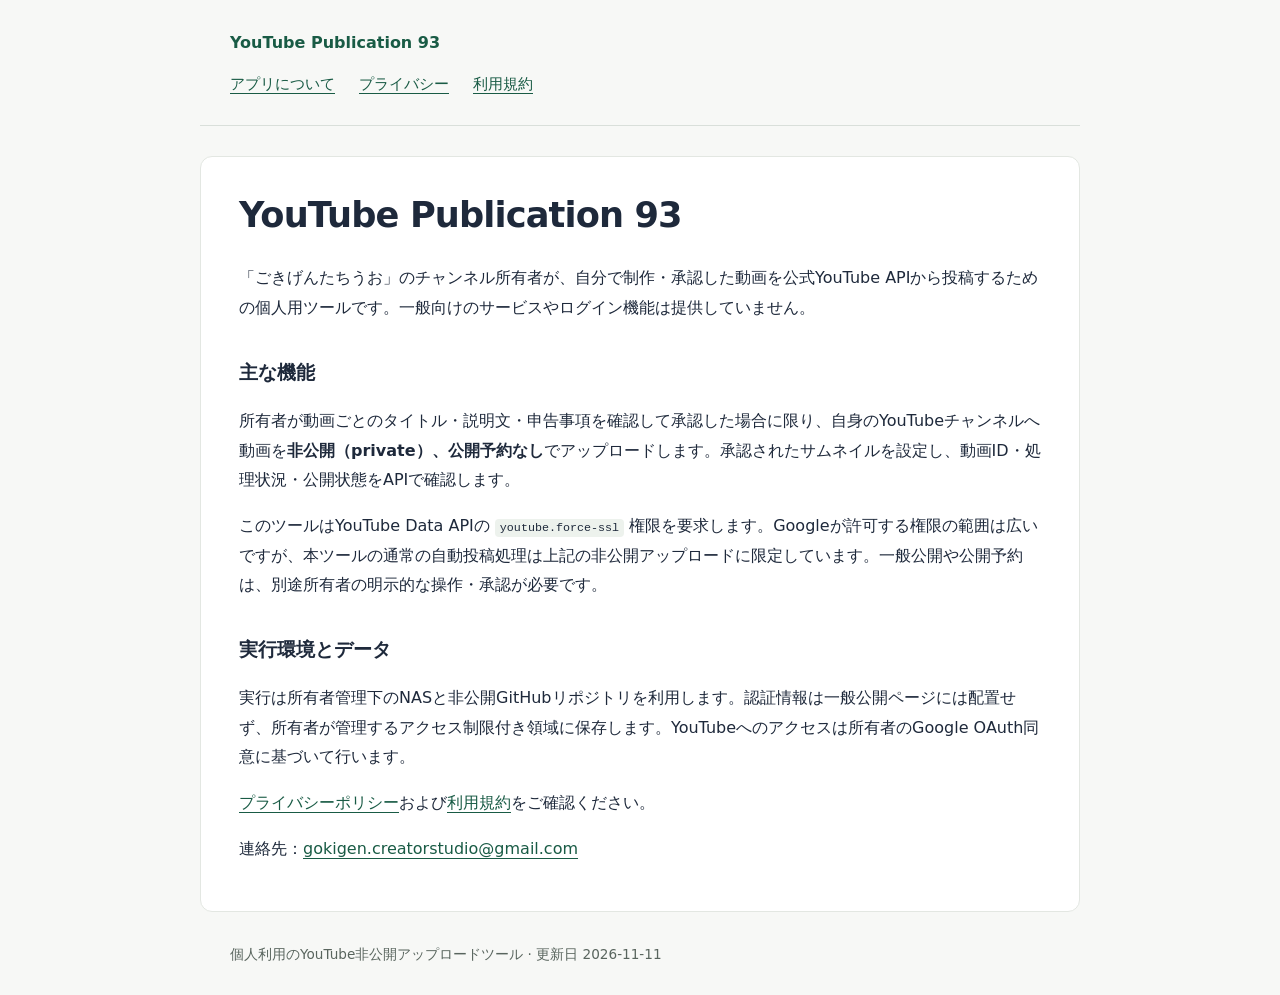
==== youtube-publication-93/index.html @ dd8987aa "docs(oauth): add YouTube Publication 93 index.html" ====
<!doctype html>
<html lang="ja"><head><meta charset="utf-8"><meta name="viewport" content="width=device-width,initial-scale=1">
<title>YouTube Publication 93 | ごきげんたちうお</title>
<meta name="description" content="所有者が承認した動画を自身のYouTubeチャンネルへ非公開アップロードする個人用ツールの案内。">
<link rel="stylesheet" href="../style.css"></head><body>
<header><a class="brand" href="./">YouTube Publication 93</a>
<nav aria-label="案内ページ"><a href="./">アプリについて</a><a href="privacy.html">プライバシー</a><a href="terms.html">利用規約</a></nav></header>
<main><h1>YouTube Publication 93</h1>
<p>「ごきげんたちうお」のチャンネル所有者が、自分で制作・承認した動画を公式YouTube APIから投稿するための個人用ツールです。一般向けのサービスやログイン機能は提供していません。</p>
<h2>主な機能</h2>
<p>所有者が動画ごとのタイトル・説明文・申告事項を確認して承認した場合に限り、自身のYouTubeチャンネルへ動画を<strong>非公開（private）、公開予約なし</strong>でアップロードします。承認されたサムネイルを設定し、動画ID・処理状況・公開状態をAPIで確認します。</p>
<p>このツールはYouTube Data APIの <code>youtube.force-ssl</code> 権限を要求します。Googleが許可する権限の範囲は広いですが、本ツールの通常の自動投稿処理は上記の非公開アップロードに限定しています。一般公開や公開予約は、別途所有者の明示的な操作・承認が必要です。</p>
<h2>実行環境とデータ</h2>
<p>実行は所有者管理下のNASと非公開GitHubリポジトリを利用します。認証情報は一般公開ページには配置せず、所有者が管理するアクセス制限付き領域に保存します。YouTubeへのアクセスは所有者のGoogle OAuth同意に基づいて行います。</p>
<p><a href="privacy.html">プライバシーポリシー</a>および<a href="terms.html">利用規約</a>をご確認ください。</p>
<p>連絡先：<a href="mailto:gokigen.creatorstudio@gmail.com">gokigen.creatorstudio@gmail.com</a></p>
</main><footer>個人利用のYouTube非公開アップロードツール · 更新日 2026-11-11</footer></body></html>
---- style.css ----
*{box-sizing:border-box}html{color:#1e293b;background:#f7f8f6;font-family:system-ui,"Yu Gothic",Meiryo,sans-serif;line-height:1.85}body{margin:0}header,main,footer{max-width:880px;margin:auto;padding:28px 30px}header{border-bottom:1px solid #d9dfda}a{color:#195b45;text-underline-offset:4px}a:hover{color:#0b3e2d}.brand{font-weight:700;text-decoration:none}nav{display:flex;flex-wrap:wrap;gap:12px 24px;margin-top:12px;font-size:.92rem}main{background:#fff;border:1px solid #e3e7e2;border-radius:12px;margin:30px auto;padding:32px 38px}h1{font-size:clamp(1.6rem,4vw,2.2rem);line-height:1.45;letter-spacing:-.025em;margin-top:0}h2{font-size:1.2rem;margin-top:2rem}p{overflow-wrap:anywhere}code{font-size:.9em;background:#edf2ed;padding:2px 5px;border-radius:4px}footer{color:#59655e;font-size:.85rem;padding-top:0}@media(max-width:600px){header,footer{padding-left:20px;padding-right:20px}main{border-radius:0;margin:18px 0;padding:24px 20px;border-left:0;border-right:0}}
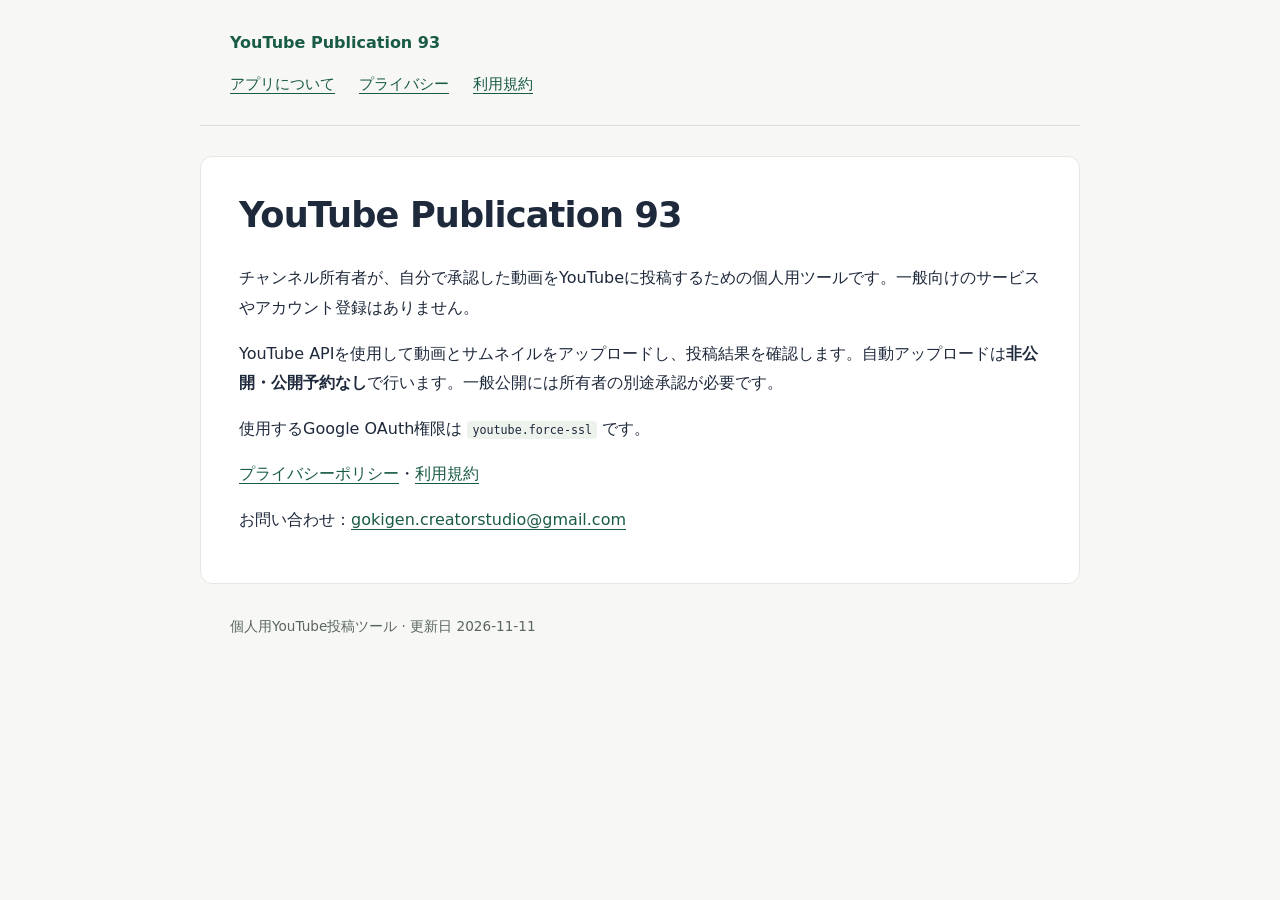
==== commit f83fb9fd: "docs(oauth): simplify index.html without internal implementation details" ====
--- a/youtube-publication-93/index.html
+++ b/youtube-publication-93/index.html
@@ -1,17 +1,14 @@
 <!doctype html>
 <html lang="ja"><head><meta charset="utf-8"><meta name="viewport" content="width=device-width,initial-scale=1">
-<title>YouTube Publication 93 | ごきげんたちうお</title>
-<meta name="description" content="所有者が承認した動画を自身のYouTubeチャンネルへ非公開アップロードする個人用ツールの案内。">
+<title>アプリについて | YouTube Publication 93</title>
+<meta name="description" content="自身のYouTubeチャンネルに動画を投稿する個人用ツールの案内。">
 <link rel="stylesheet" href="../style.css"></head><body>
 <header><a class="brand" href="./">YouTube Publication 93</a>
 <nav aria-label="案内ページ"><a href="./">アプリについて</a><a href="privacy.html">プライバシー</a><a href="terms.html">利用規約</a></nav></header>
 <main><h1>YouTube Publication 93</h1>
-<p>「ごきげんたちうお」のチャンネル所有者が、自分で制作・承認した動画を公式YouTube APIから投稿するための個人用ツールです。一般向けのサービスやログイン機能は提供していません。</p>
-<h2>主な機能</h2>
-<p>所有者が動画ごとのタイトル・説明文・申告事項を確認して承認した場合に限り、自身のYouTubeチャンネルへ動画を<strong>非公開（private）、公開予約なし</strong>でアップロードします。承認されたサムネイルを設定し、動画ID・処理状況・公開状態をAPIで確認します。</p>
-<p>このツールはYouTube Data APIの <code>youtube.force-ssl</code> 権限を要求します。Googleが許可する権限の範囲は広いですが、本ツールの通常の自動投稿処理は上記の非公開アップロードに限定しています。一般公開や公開予約は、別途所有者の明示的な操作・承認が必要です。</p>
-<h2>実行環境とデータ</h2>
-<p>実行は所有者管理下のNASと非公開GitHubリポジトリを利用します。認証情報は一般公開ページには配置せず、所有者が管理するアクセス制限付き領域に保存します。YouTubeへのアクセスは所有者のGoogle OAuth同意に基づいて行います。</p>
-<p><a href="privacy.html">プライバシーポリシー</a>および<a href="terms.html">利用規約</a>をご確認ください。</p>
-<p>連絡先：<a href="mailto:gokigen.creatorstudio@gmail.com">gokigen.creatorstudio@gmail.com</a></p>
-</main><footer>個人利用のYouTube非公開アップロードツール · 更新日 2026-11-11</footer></body></html>
+<p>チャンネル所有者が、自分で承認した動画をYouTubeに投稿するための個人用ツールです。一般向けのサービスやアカウント登録はありません。</p>
+<p>YouTube APIを使用して動画とサムネイルをアップロードし、投稿結果を確認します。自動アップロードは<strong>非公開・公開予約なし</strong>で行います。一般公開には所有者の別途承認が必要です。</p>
+<p>使用するGoogle OAuth権限は <code>youtube.force-ssl</code> です。</p>
+<p><a href="privacy.html">プライバシーポリシー</a>・<a href="terms.html">利用規約</a></p>
+<p>お問い合わせ：<a href="mailto:gokigen.creatorstudio@gmail.com">gokigen.creatorstudio@gmail.com</a></p></main>
+<footer>個人用YouTube投稿ツール · 更新日 2026-11-11</footer></body></html>
